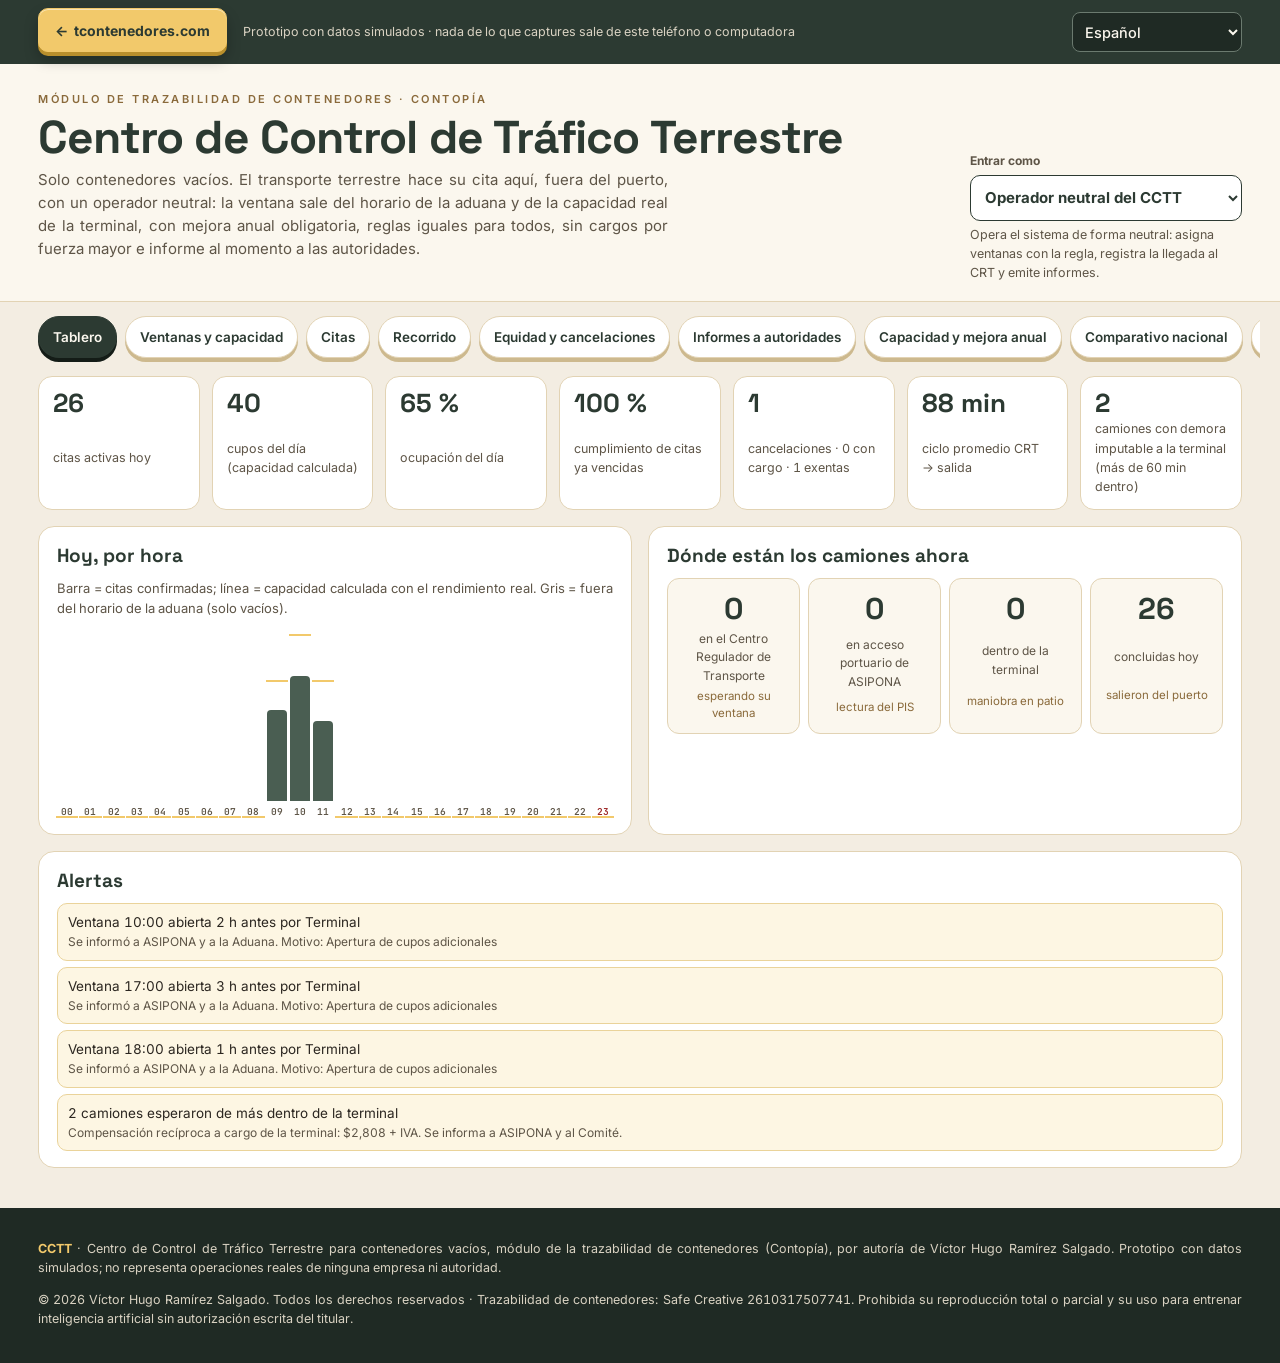
==== cctt/index.html @ 55fec986 "CCTT v4: diagnóstico de productividad por buque (CGPMM), escala promedio, grúas y patios de vacíos d" ====
<!doctype html>
<html lang="es">
<head>
<meta charset="utf-8">
<meta name="viewport" content="width=device-width,initial-scale=1">
<title>CCTT · Centro de Control de Tráfico Terrestre · Trazabilidad de contenedores</title>
<meta name="description" content="Prototipo del Centro de Control de Tráfico Terrestre (CCTT) para contenedores vacíos en el Puerto de Ensenada: citas por ventana con capacidad real y horario de aduana, mejora anual obligatoria, comparativo nacional, cancelaciones sin cargo por fuerza mayor e informes a autoridades. Obra de Víctor Hugo Ramírez Salgado.">
<meta name="author" content="Víctor Hugo Ramírez Salgado">
<meta name="robots" content="noindex, nofollow">
<meta name="theme-color" content="#2C3A32">
<link rel="preconnect" href="https://fonts.googleapis.com"><link rel="preconnect" href="https://fonts.gstatic.com" crossorigin>
<link href="https://fonts.googleapis.com/css2?family=Inter:wght@400;500;600;700&family=Space+Grotesk:wght@500;700&family=JetBrains+Mono:wght@500;700&display=swap" rel="stylesheet">
<link rel="stylesheet" href="cctt.css?v=4">
</head>
<body>
<div class="regreso"><div class="cont">
<a class="b3d mostaza" id="regresar" href="../">&larr; <span id="regresar-txt">tcontenedores.com</span></a>
<small>Prototipo con datos simulados · nada de lo que captures sale de este teléfono o computadora</small>
<label class="idioma"><span class="oculto">Idioma</span><select id="idioma" aria-label="Idioma"><option value="">Español</option>
<optgroup label="ONU"><option value="en">English</option><option value="fr">Français</option><option value="ar">العربية</option><option value="zh-CN">中文</option><option value="ru">Русский</option></optgroup>
<optgroup label="Europa"><option value="pt">Português</option><option value="de">Deutsch</option><option value="it">Italiano</option><option value="nl">Nederlands</option><option value="pl">Polski</option><option value="uk">Українська</option><option value="el">Ελληνικά</option><option value="sv">Svenska</option><option value="ro">Română</option><option value="ca">Català</option><option value="eu">Euskara</option><option value="gl">Galego</option></optgroup>
<optgroup label="Asia"><option value="ja">日本語</option><option value="ko">한국어</option><option value="hi">हिन्दी</option><option value="vi">Tiếng Việt</option><option value="th">ไทย</option><option value="id">Bahasa Indonesia</option><option value="tr">Türkçe</option><option value="he">עברית</option><option value="fa">فارسی</option></optgroup>
<optgroup label="Regionales"><option value="yua">Maya yucateco</option><option value="nhe">Náhuatl</option></optgroup></select></label>
</div></div>

<header class="cab"><div class="cont">
<div class="tit">
<span class="et">MÓDULO DE TRAZABILIDAD DE CONTENEDORES · CONTOPÍA</span>
<h1 data-morse="CCTT" title="Toca para oír en Morse">Centro de Control de Tráfico Terrestre</h1>
<p class="lema">Solo contenedores vacíos. El transporte terrestre hace su cita aquí, fuera del puerto, con un operador neutral: la ventana sale del horario de la aduana y de la capacidad real de la terminal, con mejora anual obligatoria, reglas iguales para todos, sin cargos por fuerza mayor e informe al momento a las autoridades.</p>
<p class="morse-linea" id="morse" aria-live="polite"></p>
</div>
<div class="rol">
<label for="rol">Entrar como</label>
<select id="rol">
<option value="operador">Operador neutral del CCTT</option>
<option value="asipona">ASIPONA Ensenada (SEMAR)</option>
<option value="aduana">Aduana de Ensenada (ANAM)</option>
<option value="terminal">Terminal de contenedores</option>
<option value="transportista">Transportista (SPF)</option>
<option value="naviera">Línea naviera</option>
</select>
<small id="rol-desc"></small>
</div>
</div></header>

<nav class="pestanas cont" role="tablist" aria-label="Secciones">
<button class="pest" role="tab" data-p="tablero" aria-selected="true">Tablero</button>
<button class="pest" role="tab" data-p="ventanas" aria-selected="false">Ventanas y capacidad</button>
<button class="pest" role="tab" data-p="citas" aria-selected="false">Citas</button>
<button class="pest" role="tab" data-p="recorrido" aria-selected="false">Recorrido</button>
<button class="pest" role="tab" data-p="equidad" aria-selected="false">Equidad y cancelaciones</button>
<button class="pest" role="tab" data-p="informes" aria-selected="false">Informes a autoridades</button>
<button class="pest" role="tab" data-p="mejora" aria-selected="false">Capacidad y mejora anual</button>
<button class="pest" role="tab" data-p="comparativo" aria-selected="false">Comparativo nacional</button>
<button class="pest" role="tab" data-p="interfaces" aria-selected="false">Interfaces</button>
<button class="pest" role="tab" data-p="roles" aria-selected="false">Usuarios y roles</button>
</nav>

<main class="cont">

<section class="panel" id="p-tablero" role="tabpanel">
<div class="kpis" id="kpis"></div>
<div class="fila2">
<div class="caja"><h2>Hoy, por hora</h2><p class="nota">Barra = citas confirmadas; línea = capacidad calculada con el rendimiento real. Gris = fuera del horario de la aduana (solo vacíos).</p><div id="graf-horas" class="graf"></div></div>
<div class="caja"><h2>Dónde están los camiones ahora</h2><div id="flujo" class="flujo"></div></div>
</div>
<div class="caja"><h2>Alertas</h2><ul id="alertas" class="lista"></ul></div>
</section>

<section class="panel" id="p-ventanas" role="tabpanel" hidden>
<div class="caja">
<h2>Reglas de capacidad</h2>
<p class="nota">La capacidad de cada ventana no la decide una sola parte: sale de la fórmula y queda registrada. Todo cambio manual exige motivo y se avisa a ASIPONA y a la Aduana.</p>
<div class="params" id="params"></div>
<p class="formula mono" id="formula"></p>
</div>
<div class="caja"><h2>Ventanas del día</h2><div class="tabla-c"><table id="tabla-ventanas"></table></div></div>
<div class="caja"><h2>Cambios de capacidad registrados</h2><ul id="cambios" class="lista"></ul></div>
</section>

<section class="panel" id="p-citas" role="tabpanel" hidden>
<div class="fila2">
<form class="caja" id="form-cita" novalidate>
<h2>Solicitar cita de vacío</h2>
<label>Transportista (SPF)<select name="transp" id="f-transp"></select></label>
<label>Placa del tractocamión<input name="placa" required maxlength="10" placeholder="Ej. 12AB3C"></label>
<label>Operador (DEO del PIS)<input name="operador" required maxlength="40" placeholder="Nombre del operador"></label>
<label>Contenedor (ISO 6346)<input name="cont" class="mono" required maxlength="11" placeholder="ABCU1234565"></label>
<label>Movimiento<select name="tipo" id="f-tipo"></select></label>
<label>Línea naviera y carta de asignación (obligatoria para retiro)<input name="carta" maxlength="30" placeholder="Ej. Naviera A · CA-2611-0042"></label>
<label>Ventana<select name="ventana" id="f-ventana"></select></label>
<p class="nota" id="f-regla"></p>
<button class="b3d verde" type="submit">Confirmar cita</button>
<p class="msg" id="f-msg" role="status"></p>
</form>
<div class="caja">
<h2>Política de cancelación (igual para todos)</h2>
<ul class="lista" id="politica"></ul>
</div>
</div>
<div class="caja"><h2>Citas del día</h2><div class="filtros"><label>Buscar<input id="buscar" placeholder="Contenedor, placa o transportista"></label><label>Estado<select id="f-estado"><option value="">Todos</option><option>Confirmada</option><option>En CRT</option><option>En acceso ASIPONA</option><option>En terminal</option><option>Concluida</option><option>Cancelada</option><option>No se presentó</option></select></label></div>
<div class="tabla-c"><table id="tabla-citas"></table></div></div>
</section>

<section class="panel" id="p-recorrido" role="tabpanel" hidden>
<div class="caja">
<h2>Recorrido de una cita</h2>
<p class="nota">Cada paso queda con hora y con quien lo registró: Centro Regulador de Transporte → acceso portuario de ASIPONA (lectura del PIS) → puerta de la terminal → salida.</p>
<label class="ancho">Cita<select id="r-cita"></select></label>
<div id="r-linea" class="linea"></div>
<div id="r-acciones" class="acciones"></div>
<div id="r-qr" class="qr"></div>
</div>
</section>

<section class="panel" id="p-equidad" role="tabpanel" hidden>
<div class="kpis" id="kpis-eq"></div>
<div class="fila2">
<div class="caja"><h2>Cupos asignados por tipo de transportista</h2><div id="eq-cupos" class="barras"></div></div>
<div class="caja"><h2>Cancelaciones y cargos por responsable</h2><div class="tabla-c"><table id="eq-cargos"></table></div></div>
</div>
<div class="caja"><h2>Ventanas abiertas con poca anticipación</h2><p class="nota">Una ventana que se abre a última hora favorece a quien ya está listo. El sistema las marca y las informa.</p><ul id="eq-tardias" class="lista"></ul></div>
</section>

<section class="panel" id="p-informes" role="tabpanel" hidden>
<div class="caja">
<h2>Informe diario a autoridades</h2>
<label class="ancho">Para<select id="i-dest"><option value="todas">Todas las autoridades</option><option value="aduana">Aduana de Ensenada (ANAM)</option><option value="asipona">ASIPONA Ensenada (SEMAR)</option><option value="capitania">Capitanía de Puerto</option><option value="comite">Comité de Operación del Puerto</option></select></label>
<div id="informe" class="informe"></div>
<div class="acciones"><button class="b3d verde" id="i-csv">Descargar CSV</button><button class="b3d" id="i-imprimir">Imprimir o guardar PDF</button></div>
</div>
<div class="caja">
<h2>Bitácora con huella digital</h2>
<p class="nota">Cada registro lleva la huella SHA-256 del anterior. Si alguien borra o cambia uno, la cadena se rompe y se nota.</p>
<div class="acciones"><button class="b3d" id="b-verificar">Verificar la cadena</button><span id="b-res" class="msg"></span></div>
<div class="tabla-c"><table id="bitacora"></table></div>
</div>
</section>

<section class="panel" id="p-mejora" role="tabpanel" hidden>
<div class="caja"><h2>Mejora anual obligatoria de la capacidad real</h2>
<p class="nota">Las terminales del mundo suben su capacidad cada año. Aquí la meta se mide con datos del CCTT y se valida con ASIPONA: no basta con anunciar capacidad, tiene que verse en la puerta.</p>
<div class="params" id="mejora-meta"></div>
<div class="tabla-c"><table id="mejora-tabla"></table></div>
<p class="nota">Base: capacidad teórica de la puerta con los parámetros de «Ventanas y capacidad» y TEU por grúa de EIT en 2025. Meta ilustrativa: el porcentaje lo fija el Comité de Operación.</p></div>
<div class="caja"><h2>Reglas de la mejora</h2><ul class="lista" id="mejora-reglas"></ul></div>
</section>

<section class="panel" id="p-comparativo" role="tabpanel" hidden>
<div class="caja"><h2>Comparativo con terminales de contenedores de México</h2>
<p class="nota">Datos públicos más recientes que se encontraron. Algunos son de años distintos y se indica cuál. No son auditados: sirven para pedir los datos oficiales.</p>
<div class="tabla-c"><table id="comp-tabla"></table></div></div>
<div class="caja"><h2>Qué dicen los números</h2><ul class="lista" id="comp-lectura"></ul></div>
<div class="caja"><h2>Productividad por buque (CGPMM, enero–marzo de 2025)</h2>
<p class="nota">Rendimientos oficiales en cajas por hora. Fuente: Coordinación General de Puertos y Marina Mercante.</p>
<div class="tabla-c"><table id="prod-rend"></table></div>
<h2>Una escala promedio en horas</h2>
<p class="nota">Supuestos del autor por confirmar: 230 escalas al año, 1.6 TEU por caja y sin reacomodos.</p>
<div class="tabla-c"><table id="prod-escala"></table></div></div>
<div class="caja"><h2>Dónde está la ineficiencia</h2><ul class="lista" id="prod-lectura"></ul></div>
<div class="caja"><h2>Patios de vacíos de El Sauzal</h2><p class="nota">Distancia en línea recta; el CCTT mediría el tiempo real de cada patio a la puerta.</p><div class="tabla-c"><table id="patios"></table></div></div>
<div class="caja"><h2>Datos que faltan y hay que pedir</h2><ul class="lista" id="comp-pend"></ul></div>
<div class="caja fuentes"><h2>Fuentes</h2><ol>
<li>ASIPONA Ensenada. (2025). <i>Informe estadístico mensual: noviembre 2025</i>. https://puertoensenada.com.mx/upl/sec/Acumulado%20de%20cargas%202025/Acumulado_Noviembre.pdf</li>
<li>ASIPONA Ensenada. (2026). <i>Programa institucional 2025–2030: avance y resultados 2025–2026</i>. https://es.puertoensenada.com.mx/upl/sec/807141843bd04d6c8339501d3e2b6ffc7468bc56.pdf</li>
<li>Zeta Tijuana. (2025, mayo). Hutchison Ports recibe simultáneamente dos buques de gran calado en Ensenada. https://zetatijuana.com/2025/05/hutchison-ports-recibe-simultaneamente-dos-buques-de-gran-calado-en-ensenada/</li>
<li>Forbes México. (2023). Ampliación de Hutchison Ports EIT en Ensenada. https://forbes.com.mx/?p=1104193</li>
<li>Central Municipal. (2024, 31 de octubre). Hutchison Ports presenta la expansión de su TUM en Ensenada. https://centralmunicipal.mx/?p=104756</li>
<li>Clúster Industrial. (2026, 5 de enero). Hutchison Ports LCT cierra 2025 con 1.5 millones de TEUs. https://clusterindustrial.com.mx/hutchison-ports-lct-cierra-2025-con-1-5-millones-de-teus-en-lazaro-cardenas/</li>
<li>Eje Central. (2025). Hutchison Ports LCT rompe récord histórico en 2024. https://www.ejecentral.com.mx/nuestro-eje/hutchison-ports-lct-rompe-record-historico-en-2024-y-celebra-18-anos-de-operaciones-en-lazaro-cardenas</li>
<li>SDP Noticias. (2025). Hutchison Ports LCT destina 600 mdp. https://www.sdpnoticias.com/estados/hutchison-ports-lct-destina-600-mdp-para-mejorar-capacidad-operativa-y-logistica-en-lazaro-cardenas/</li>
<li>DPL News. (2025). Contecon Manzanillo crece con un enfoque en innovación y sostenibilidad. https://dplnews.com/?p=284657</li>
<li>MundoMarítimo. (2024). Contecon Manzanillo recibe dos grúas STS y cinco RTG. https://www.mundomaritimo.cl/noticias/contecon-manzanillo-mexico-recibe-dos-gruas-sts-y-cinco-rtgs</li>
<li>The Logistics World. (2026). Megabuques en Manzanillo. https://thelogisticsworld.com/transporte/megabuques-en-manzanillo-que-cambia-en-la-logistica-del-pacifico-mexicano/</li>
<li>Coordinación General de Puertos y Marina Mercante. (2025). <i>Rendimientos por tipo de carga, enero–marzo 2025</i>. https://www.gob.mx/cms/uploads/attachment/file/1000642/1T_2025__1_.pdf</li>
<li>Coordinación General de Puertos y Marina Mercante. (2025). <i>Rendimientos por tipo de carga, enero–diciembre 2024</i>. https://www.gob.mx/cms/uploads/attachment/file/1015179/4T_2024_.pdf</li>
<li>Coordinación General de Puertos y Marina Mercante. (2021). <i>Rendimientos por tipo de carga, enero–junio 2021</i>. https://www.gob.mx/cms/uploads/attachment/file/660622/2T-2021.pdf</li>
<li>Zeta Tijuana. (2019, febrero). Empresa multinacional aumentará infraestructura en muelle de Ensenada. https://zetatijuana.com/2019/02/empresa-multinacional-aumentara-infraestructura-en-muelle-de-ensenada/</li>
<li>La Razón. (2024). Adquiere Hutchison Ports 3 grúas eléctricas para eficientar el Puerto de Ensenada. https://www.razon.com.mx/negocios/adquiere-hutchison-ports-3-gruas-electricas-eficientar-puerto-ensenada-580170</li>
<li>México Industry. (2026). Puerto de Manzanillo, plataforma estratégica. https://mexicoindustry.com/noticia/puerto-de-manzanillo-plataforma-estrategica-del-comercio-internacional-mexicano</li>
</ol></div>
</section>

<section class="panel" id="p-interfaces" role="tabpanel" hidden>
<div class="caja"><h2>Interfaces del CCTT con autoridades y usuarios</h2>
<p class="nota">El CCTT es un sistema privado, afuera del puerto, que se conecta con cada parte. Ninguna conexión está activa: todas dependen de convenio.</p>
<div class="tabla-c"><table id="interf"></table></div></div>
</section>

<section class="panel" id="p-roles" role="tabpanel" hidden>
<div class="caja"><h2>Quién ve y quién hace qué</h2><div class="tabla-c"><table id="matriz"></table></div>
<p class="nota">En operación real cada usuario entra con su cuenta, y ASIPONA da de alta a los usuarios que disponga. Este prototipo no tiene servidor: sirve para mostrar el funcionamiento.</p></div>
</section>

</main>

<footer class="pie"><div class="cont">
<p><b>CCTT</b> · Centro de Control de Tráfico Terrestre para contenedores vacíos, módulo de la trazabilidad de contenedores (Contopía), por autoría de Víctor Hugo Ramírez Salgado. Prototipo con datos simulados; no representa operaciones reales de ninguna empresa ni autoridad.</p>
<p>© 2026 Víctor Hugo Ramírez Salgado. Todos los derechos reservados · Trazabilidad de contenedores: Safe Creative 2610317507741. Prohibida su reproducción total o parcial y su uso para entrenar inteligencia artificial sin autorización escrita del titular.</p>
</div></footer>
<script src="cubo-rt.js"></script>
<script src="cctt.js?v=4"></script>
<script src="../sitio.js"></script>
</body>
</html>
---- cctt/cctt.css ----
/* © 2026 Víctor Hugo Ramírez Salgado — CCTT · Centro de Control de Tráfico Terrestre (familia Gran Intertopía) */
:root{--verde:#2C3A32;--verde2:#4A5E52;--osc:#1F2A24;--crema:#FBF7EE;--beige:#F3EDE2;--arena:#EADBB8;--linea:#E2D3B4;--oro:#C9A55A;--mostaza:#F2C96B;--cafe:#8A6A3B;--tinta:#2B2620;--mut:#5E5547;--rojo:#9B2423;--ok:#2F7A4F;--aviso:#B07A00}
*{box-sizing:border-box}
html{-webkit-text-size-adjust:100%}
body{margin:0;background:var(--beige);color:var(--tinta);font:400 15px/1.55 Inter,system-ui,sans-serif;font-variant-numeric:tabular-nums}
.cont{max-width:1240px;margin:0 auto;padding-left:18px;padding-right:18px}
.mono{font-family:"JetBrains Mono",monospace}
.oculto{position:absolute;width:1px;height:1px;overflow:hidden;clip:rect(0 0 0 0)}
:focus-visible{outline:3px solid var(--mostaza);outline-offset:2px}
p{text-align:justify}
.regreso{background:var(--verde);color:var(--crema)}
.regreso .cont{display:flex;flex-wrap:wrap;align-items:center;gap:8px 16px;padding-top:8px;padding-bottom:8px}
.regreso small{flex:1 1 260px;color:#D9D2C2;font-size:12.5px}
.idioma select{min-height:40px;border-radius:8px;border:1px solid #6B7A6F;background:var(--osc);color:var(--crema);padding:0 8px;max-width:170px}
/* Botones en relieve (3D) */
.b3d{display:inline-flex;align-items:center;justify-content:center;gap:6px;min-height:44px;padding:0 16px;border-radius:10px;border:1px solid var(--linea);background:#fff;color:var(--verde);font:700 14px Inter,sans-serif;text-decoration:none;cursor:pointer;box-shadow:inset 0 1px 0 #fff,0 4px 0 #CDB98E,0 8px 14px rgba(43,38,32,.14);margin-bottom:4px;transition:transform .12s,box-shadow .12s}
.b3d.verde{background:var(--verde);border-color:var(--verde);color:var(--crema);box-shadow:inset 0 1px 0 rgba(255,255,255,.18),0 4px 0 #141C17,0 8px 14px rgba(0,0,0,.22)}
.b3d.mostaza{background:var(--mostaza);border-color:var(--mostaza);color:var(--verde);box-shadow:inset 0 1px 0 rgba(255,255,255,.5),0 4px 0 #B98F2C,0 8px 14px rgba(0,0,0,.25)}
.b3d.rojo{background:#fff;color:var(--rojo);border-color:#E3B9B8;box-shadow:inset 0 1px 0 #fff,0 4px 0 #D59A99,0 8px 14px rgba(43,38,32,.12)}
.b3d:hover{transform:translateY(-2px)}
.b3d:active{transform:translateY(3px);box-shadow:0 1px 0 #8A7A5A,0 2px 6px rgba(0,0,0,.15)}
.b3d[disabled]{opacity:.45;pointer-events:none}
.b3d.chico{min-height:36px;padding:0 10px;font-size:12.5px}
.cab{background:var(--crema);border-bottom:1px solid var(--linea)}
.cab .cont{display:grid;grid-template-columns:minmax(0,1fr) auto;gap:18px;align-items:end;padding-top:22px;padding-bottom:18px}
@media (max-width:760px){.cab .cont{grid-template-columns:1fr}}
.et{font:600 11px Inter,sans-serif;letter-spacing:2.5px;color:var(--cafe)}
h1{margin:4px 0 6px;font:700 clamp(28px,4.4vw,46px)/1.05 "Space Grotesk",sans-serif;color:var(--verde);letter-spacing:-.8px;cursor:pointer}
.lema{margin:0;color:var(--mut);max-width:70ch}
.morse-linea{margin:4px 0 0;color:var(--cafe);font:600 13px "JetBrains Mono",monospace;min-height:1.4em}
.rol{display:grid;gap:4px;min-width:260px}
.rol label{font-size:12px;font-weight:700;color:var(--mut)}
.rol select{min-height:46px;border-radius:10px;border:1.5px solid var(--verde);background:#fff;color:var(--verde);font:700 15px Inter,sans-serif;padding:0 10px}
.rol small{color:var(--mut);font-size:12.5px;max-width:34ch}
.pestanas{display:flex;gap:8px;overflow-x:auto;padding-top:14px;padding-bottom:8px}
.pest{flex:none;min-height:42px;padding:0 14px;border-radius:999px;border:1px solid var(--linea);background:#fff;color:var(--verde);font:600 13.5px Inter,sans-serif;cursor:pointer;box-shadow:inset 0 1px 0 #fff,0 4px 0 #CDB98E;margin-bottom:4px}
.pest[aria-selected="true"]{background:var(--verde);color:var(--crema);border-color:var(--verde);box-shadow:0 4px 0 #141C17}
main{padding-bottom:40px}
.panel{display:grid;gap:16px;padding-top:6px}
.panel[hidden]{display:none}
.caja{background:#fff;border:1px solid var(--linea);border-radius:16px;padding:16px 18px;display:grid;gap:10px;align-content:start;min-width:0}
.caja h2{margin:0;font:700 19px "Space Grotesk",sans-serif;color:var(--verde)}
.nota{margin:0;color:var(--mut);font-size:13px}
.fila2{display:grid;grid-template-columns:repeat(auto-fit,minmax(min(420px,100%),1fr));gap:16px}
.kpis{display:grid;grid-template-columns:repeat(auto-fit,minmax(160px,1fr));gap:12px}
.kpi{background:#fff;border:1px solid var(--linea);border-radius:14px;padding:12px 14px;display:grid;gap:2px}
.kpi b{font:700 26px/1.1 "Space Grotesk",sans-serif;color:var(--verde)}
.kpi span{font-size:12.5px;color:var(--mut)}
.kpi.alerta b{color:var(--rojo)}
.graf{display:grid;grid-template-columns:repeat(24,minmax(0,1fr));gap:3px;align-items:end;height:190px;padding-top:8px;position:relative}
.hora{position:relative;height:100%;display:flex;flex-direction:column;justify-content:flex-end;align-items:center}
.hora .bar{width:100%;background:var(--verde2);border-radius:4px 4px 0 0}
.hora.fuera .bar{background:#B9B2A3}
.hora .cap{position:absolute;left:-1px;right:-1px;border-top:2px solid var(--mostaza)}
.hora .lbl{font:600 9.5px "JetBrains Mono",monospace;color:var(--mut);margin-top:4px}
.hora.ahora .lbl{color:var(--rojo)}
.flujo{display:grid;grid-template-columns:repeat(4,minmax(0,1fr));gap:8px;align-items:stretch}
@media (max-width:560px){.flujo{grid-template-columns:repeat(2,minmax(0,1fr))}}
.etapa{border:1px solid var(--linea);border-radius:12px;padding:10px;background:var(--crema);display:grid;gap:2px;text-align:center}
.etapa b{font:700 30px "Space Grotesk",sans-serif;color:var(--verde)}
.etapa span{font-size:12px;color:var(--mut)}
.etapa i{font-style:normal;font-size:11.5px;color:var(--cafe)}
.lista{list-style:none;margin:0;padding:0;display:grid;gap:6px}
.lista li{padding:8px 10px;border-radius:10px;background:var(--crema);border:1px solid var(--linea);font-size:13.5px}
.lista li.rojo{border-color:#E3B9B8;background:#FBF0EF}
.lista li.aviso{border-color:#EAD39A;background:#FDF6E3}
.lista li small{display:block;color:var(--mut);font-size:12px}
.params{display:grid;grid-template-columns:repeat(auto-fit,minmax(200px,1fr));gap:10px}
label{display:grid;gap:4px;font-size:12.5px;font-weight:600;color:var(--mut)}
input,select{min-height:42px;border-radius:9px;border:1px solid var(--linea);background:#fff;color:var(--tinta);font:500 14.5px Inter,sans-serif;padding:0 10px;width:100%}
input.mono{font-family:"JetBrains Mono",monospace;text-transform:uppercase;letter-spacing:.05em}
input:disabled,select:disabled{background:var(--beige);color:var(--mut)}
.formula{margin:0;padding:10px 12px;border-radius:10px;background:var(--osc);color:var(--arena);font-size:12.5px;overflow-x:auto}
.tabla-c{overflow-x:auto;border:1px solid var(--linea);border-radius:12px}
table{border-collapse:collapse;width:100%;min-width:640px;font-size:13px}
th{position:sticky;top:0;background:var(--beige);color:var(--verde);text-align:left;padding:8px;font-size:12px;white-space:nowrap}
td{padding:7px 8px;border-top:1px solid var(--linea);vertical-align:middle}
td.n{text-align:right;font-family:"JetBrains Mono",monospace}
tr.fuera td{color:var(--mut);background:#FAF8F3}
.chip{display:inline-flex;align-items:center;padding:2px 8px;border-radius:999px;font-size:11.5px;font-weight:700;background:var(--beige);color:var(--verde);white-space:nowrap}
.chip.ok{background:#E3F1E8;color:var(--ok)}.chip.rojo{background:#F6E0DF;color:var(--rojo)}.chip.aviso{background:#FBEFCF;color:#7A5300}.chip.gris{background:#ECE8E0;color:var(--mut)}
.filtros{display:flex;flex-wrap:wrap;gap:10px}.filtros label{flex:1 1 200px}
form.caja{gap:10px}
.msg{margin:0;font-size:13.5px;font-weight:600;min-height:1.2em}
.msg.ok{color:var(--ok)}.msg.rojo{color:var(--rojo)}
.ancho{max-width:520px}
.linea{display:grid;gap:0;margin-top:6px}
.paso{display:grid;grid-template-columns:28px 1fr;gap:10px;align-items:start}
.paso .p{width:22px;height:22px;border-radius:50%;border:2px solid var(--linea);background:#fff;margin-top:2px;position:relative}
.paso.hecho .p{background:var(--verde);border-color:var(--verde)}
.paso.actual .p{background:var(--mostaza);border-color:var(--oro)}
.paso:not(:last-child) .p::after{content:"";position:absolute;left:8px;top:22px;width:2px;height:34px;background:var(--linea)}
.paso b{display:block;color:var(--verde);font-size:14px}.paso small{color:var(--mut);font-size:12.5px}
.paso{min-height:56px}
.acciones{display:flex;flex-wrap:wrap;gap:8px;align-items:center}
.qr{font:600 12px "JetBrains Mono",monospace;color:var(--mut);white-space:pre-wrap;background:var(--crema);border:1px dashed var(--oro);border-radius:10px;padding:10px;display:none}
.qr.ver{display:block}
.barras{display:grid;gap:10px}
.barra-f{display:grid;grid-template-columns:150px 1fr 70px;gap:8px;align-items:center;font-size:13px}
.barra-f .t{height:18px;border-radius:6px;background:var(--beige);overflow:hidden}
.barra-f .t i{display:block;height:100%;background:var(--verde2)}
.barra-f .t i.terminal{background:var(--oro)}
.informe{background:var(--crema);border:1px solid var(--linea);border-radius:12px;padding:14px;display:grid;gap:8px;font-size:14px}
.informe h3{margin:0;font:700 16px "Space Grotesk",sans-serif;color:var(--verde)}
.informe table{min-width:0}
.pie{background:var(--osc);color:#D9D2C2;font-size:12.5px}
.pie .cont{padding-top:18px;padding-bottom:22px}
.pie b{color:var(--mostaza)}
@media print{.regreso,.cab .rol,.pestanas,.acciones,.pie,.panel:not(#p-informes){display:none!important}#p-informes{display:grid!important}.caja{border:0}}
/* v3 · vacíos, causas, comparativo */
.causa{display:block;font-size:12px;color:#6b6b5f;margin-top:2px;font-weight:400}
tr.resalta td{background:#FFF7DD}
tr.prom td{font-weight:700;border-top:2px solid #2C3A32}
.fuentes ol{padding-left:20px;font-size:13px;line-height:1.5;word-break:break-word}
.fuentes li{margin-bottom:6px}
#prod-escala,#prod-rend,#patios{min-width:0}
#prod-escala td,#prod-escala th{padding:7px 6px}
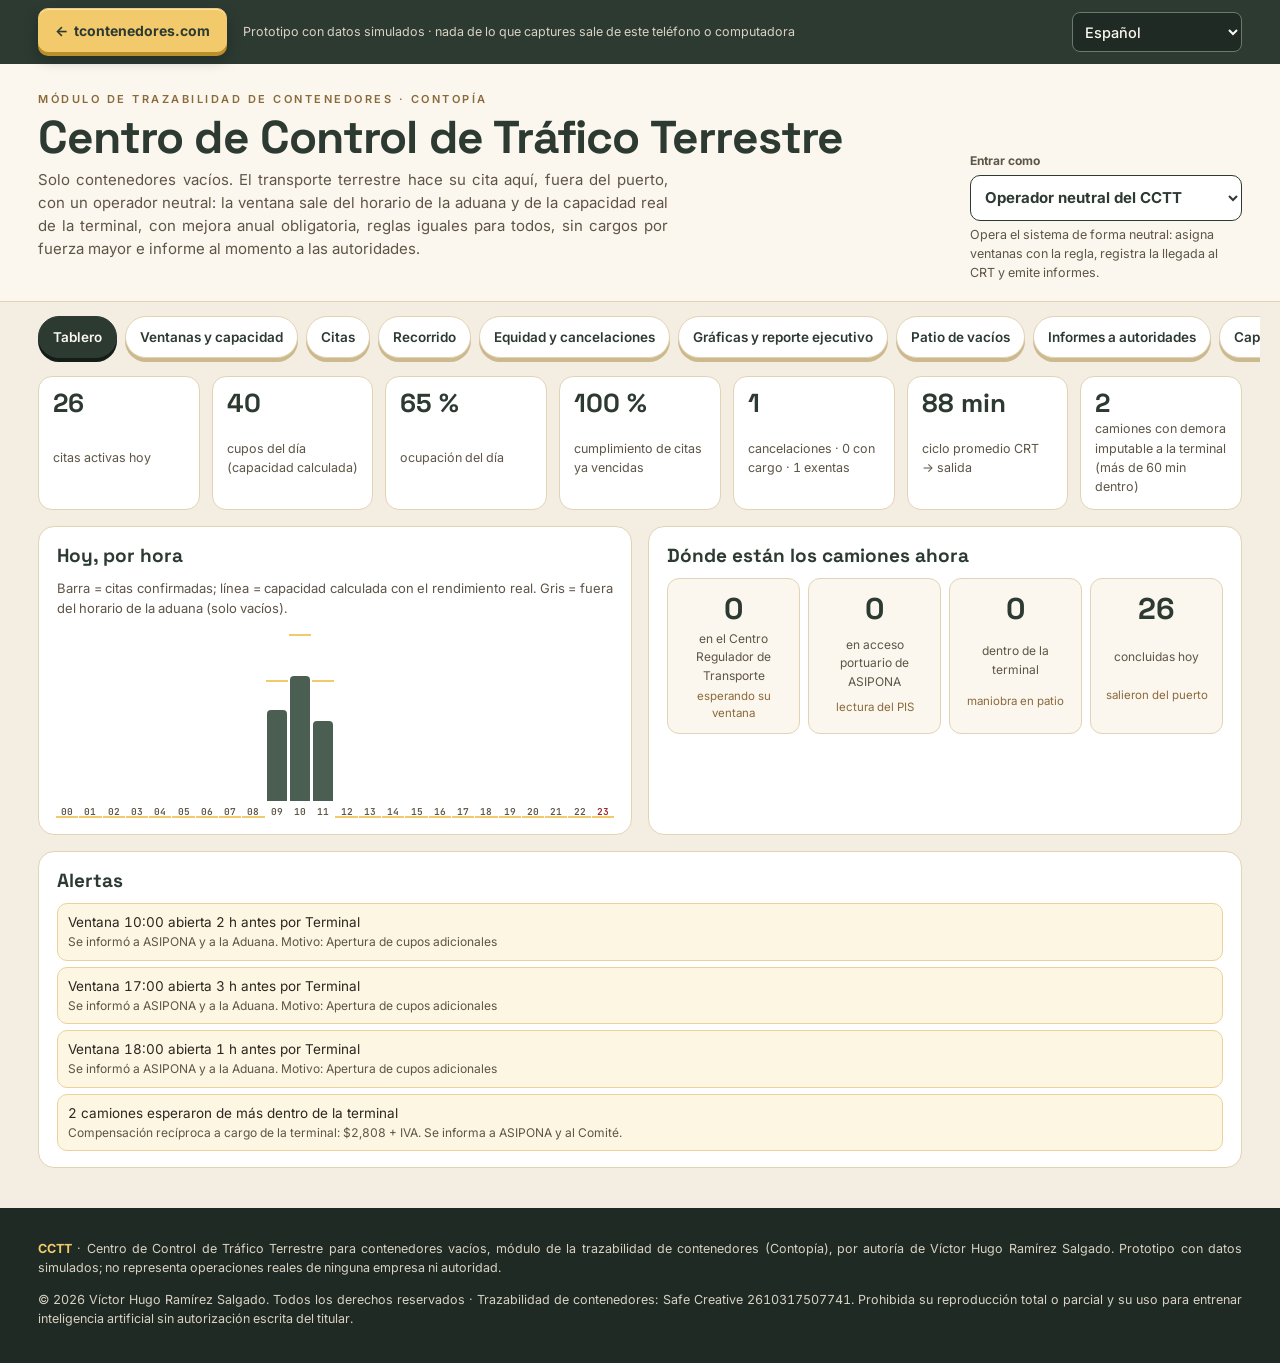
==== commit 32e1ea24: "CCTT v5: gráficas y reporte ejecutivo de accesos (puerto, aduana, terminal) y patio de vacíos Asiste" ====
--- a/cctt/index.html
+++ b/cctt/index.html
@@ -10,7 +10,7 @@
 <meta name="theme-color" content="#2C3A32">
 <link rel="preconnect" href="https://fonts.googleapis.com"><link rel="preconnect" href="https://fonts.gstatic.com" crossorigin>
 <link href="https://fonts.googleapis.com/css2?family=Inter:wght@400;500;600;700&family=Space+Grotesk:wght@500;700&family=JetBrains+Mono:wght@500;700&display=swap" rel="stylesheet">
-<link rel="stylesheet" href="cctt.css?v=4">
+<link rel="stylesheet" href="cctt.css?v=5">
 </head>
 <body>
 <div class="regreso"><div class="cont">
@@ -50,6 +50,8 @@
 <button class="pest" role="tab" data-p="citas" aria-selected="false">Citas</button>
 <button class="pest" role="tab" data-p="recorrido" aria-selected="false">Recorrido</button>
 <button class="pest" role="tab" data-p="equidad" aria-selected="false">Equidad y cancelaciones</button>
+<button class="pest" role="tab" data-p="graficas" aria-selected="false">Gráficas y reporte ejecutivo</button>
+<button class="pest" role="tab" data-p="patio" aria-selected="false">Patio de vacíos</button>
 <button class="pest" role="tab" data-p="informes" aria-selected="false">Informes a autoridades</button>
 <button class="pest" role="tab" data-p="mejora" aria-selected="false">Capacidad y mejora anual</button>
 <button class="pest" role="tab" data-p="comparativo" aria-selected="false">Comparativo nacional</button>
@@ -121,6 +123,49 @@
 <div class="caja"><h2>Cancelaciones y cargos por responsable</h2><div class="tabla-c"><table id="eq-cargos"></table></div></div>
 </div>
 <div class="caja"><h2>Ventanas abiertas con poca anticipación</h2><p class="nota">Una ventana que se abre a última hora favorece a quien ya está listo. El sistema las marca y las informa.</p><ul id="eq-tardias" class="lista"></ul></div>
+</section>
+
+<section class="panel" id="p-graficas" role="tabpanel" hidden>
+<div class="caja"><h2>Reporte ejecutivo de accesos</h2>
+<div class="filtros g-filtros">
+<label>Periodo<select id="g-periodo"><option value="dia">Día</option><option value="semana">Semana</option><option value="mes">Mes</option><option value="anio" selected>Año</option></select></label>
+<label>Fecha<input type="date" id="g-fecha"></label>
+<label>Acceso<select id="g-acceso"><option value="puerto">Puerto (ASIPONA)</option><option value="aduana">Aduana</option><option value="terminal" selected>Terminal</option></select></label>
+<label>Sentido<select id="g-sentido"><option value="ambos">Entradas y salidas</option><option value="entrada">Entradas</option><option value="salida">Salidas</option></select></label>
+<label>Unidad<select id="g-uni"><option value="cont">Contenedores (camiones)</option><option value="teu" selected>TEU</option><option value="feu">FEU (40')</option><option value="v20">Contenedores de 20'</option></select></label>
+</div>
+<p class="nota" id="g-resumen"></p>
+<div class="acciones"><button class="b3d verde" id="g-imprimir">Imprimir reporte ejecutivo</button><button class="b3d" id="g-csv">Descargar CSV</button></div>
+</div>
+<div class="kpis" id="g-kpis"></div>
+<div class="caja"><h2>Hoja de reporte ejecutivo</h2><div class="tabla-c"><table id="g-tabla"></table></div></div>
+<div class="caja"><h2>Movimiento en el periodo</h2><div id="g-serie" class="g-graf"></div></div>
+<div class="caja"><h2>Perfil por hora · promedio por día hábil y por tipo de movimiento</h2><div id="g-horas" class="g-graf"></div></div>
+<div class="caja"><h2>Día de la semana × hora · promedio</h2><p class="nota">Más oscuro = más movimiento. Sirve para ver las horas valle y las horas pico de cada día.</p><div id="g-calor" class="g-graf"></div></div>
+<div class="fila2">
+<div class="caja"><h2>Tiempo promedio por recinto</h2><p class="nota">Barra = promedio; marca = percentil 90 (9 de cada 10 camiones tardan menos).</p><div id="g-tiempos"></div></div>
+<div class="caja"><h2>Con buque y sin buque operando</h2><div id="g-buque"></div></div>
+</div>
+<div class="caja"><h2>Retorno de vacíos: efecto de la importación</h2>
+<h3>Días entre la salida del lleno de importación y el retorno del vacío</h3><div id="g-ret-dias" class="g-graf"></div>
+<h3>Por día de la semana: sale el lleno, regresa el vacío</h3><div id="g-ret-sem" class="g-graf"></div>
+<h3>Retornos del viernes por hora</h3><div id="g-ret-vie" class="g-graf"></div></div>
+<div class="caja"><h2>Líneas de oportunidad: tiempos muertos y su motivo</h2><ul class="lista" id="g-oport"></ul></div>
+<div class="caja"><h2>Supuestos de la simulación</h2><p class="nota" id="g-supuestos"></p></div>
+</section>
+
+<section class="panel" id="p-patio" role="tabpanel" hidden>
+<div class="caja"><h2>Acomodo de vacíos en la terminal</h2>
+<p class="nota">Vista desde arriba de un bloque: cada cuadro es una pila, el número es cuántos contenedores tiene y el color es la línea del contenedor de arriba. Borde rojo = pila con líneas o tamaños mezclados, donde hay que mover cajas para sacar la que pide el buque.</p>
+<label class="g-filtros">Bloque <select id="pt-bloque"></select></label>
+<div class="g-ley" id="pt-ley"></div>
+<div class="fila2">
+<div><h3>Como llegan los camiones</h3><div id="pt-actual" class="g-graf"></div></div>
+<div><h3>Segregado por línea y tamaño</h3><div id="pt-propuesto" class="g-graf"></div></div>
+</div></div>
+<div class="caja"><h2>Vueltas y tiempos muertos al cargar vacíos al buque</h2><div class="tabla-c"><table id="pt-tabla"></table></div>
+<p class="nota">Simulación: 6 bloques de 10 bahías × 6 filas × 5 niveles al 78 %, 6 líneas, 2 equipos de patio de 2.4 min por movimiento, 6 tractores a 15 km/h y 2 grúas de 24 cajas/h. Con datos reales se usa la posición de cada contenedor que entrega el sistema de la terminal.</p></div>
+<div class="caja"><h2>Lectura</h2><ul class="lista" id="pt-lectura"></ul></div>
 </section>
 
 <section class="panel" id="p-informes" role="tabpanel" hidden>
@@ -201,6 +246,7 @@
 </div></footer>
 <script src="cubo-rt.js"></script>
 <script src="cctt.js?v=4"></script>
+<script src="estadistica.js?v=1"></script>
 <script src="../sitio.js"></script>
 </body>
 </html>
--- a/cctt/cctt.css
+++ b/cctt/cctt.css
@@ -115,3 +115,26 @@
 .fuentes li{margin-bottom:6px}
 #prod-escala,#prod-rend,#patios{min-width:0}
 #prod-escala td,#prod-escala th{padding:7px 6px}
+
+/* Gráficas, reporte ejecutivo y patio de vacíos */
+.g-svg{width:100%;height:auto;display:block}
+.g-t{font:11px Inter,sans-serif}
+.g-svg text:not([fill]){fill:#5E5547}
+.g-ley{display:flex;flex-wrap:wrap;gap:6px 14px;font-size:12px;color:var(--mut);margin-top:4px}
+.g-ley i{display:inline-block;width:12px;height:12px;border-radius:3px;margin-right:5px;vertical-align:-2px}
+.g-ley i.g-lin{height:0;border-top:2px dashed var(--rojo);border-radius:0}
+.g-ley i.g-mez{background:#fff;border:3px solid var(--rojo)}
+.caja h3{margin:8px 0 0;font:700 14.5px "Space Grotesk",sans-serif;color:var(--verde2)}
+.g-filtros{display:flex;flex-wrap:wrap;gap:10px}
+.g-filtros label,label.g-filtros{display:grid;gap:3px;font-size:12.5px;font-weight:600;color:var(--mut)}
+.g-filtros select,.g-filtros input{min-height:42px;border-radius:9px;border:1px solid var(--linea);background:var(--crema);color:var(--tinta);padding:0 8px;font:500 14px Inter,sans-serif}
+.g-hb{display:grid;gap:8px}
+.g-hf{display:grid;grid-template-columns:minmax(110px,170px) 1fr auto;gap:8px;align-items:center;font-size:13px}
+.g-hbar{position:relative;height:16px;background:var(--crema);border:1px solid var(--linea);border-radius:6px}
+.g-hbar i{position:absolute;left:0;top:0;bottom:0;background:var(--verde);border-radius:5px}
+.g-hbar u{position:absolute;top:-4px;bottom:-4px;width:3px;background:var(--oro);text-decoration:none}
+.g-hf b{font-weight:700;white-space:nowrap}.g-hf small{color:var(--mut);font-weight:500}
+#g-tabla td:first-child,#pt-tabla td:first-child{min-width:220px}
+@media(max-width:620px){.g-hf{grid-template-columns:1fr auto}.g-hf .g-hbar{grid-column:1/-1;grid-row:2}}
+@media print{.regreso,.pestanas,.cab .rol,.pie,.acciones,.g-filtros{display:none!important}.panel{break-inside:auto}.caja{break-inside:avoid}}
+.g-graf{min-width:0;overflow-x:auto}
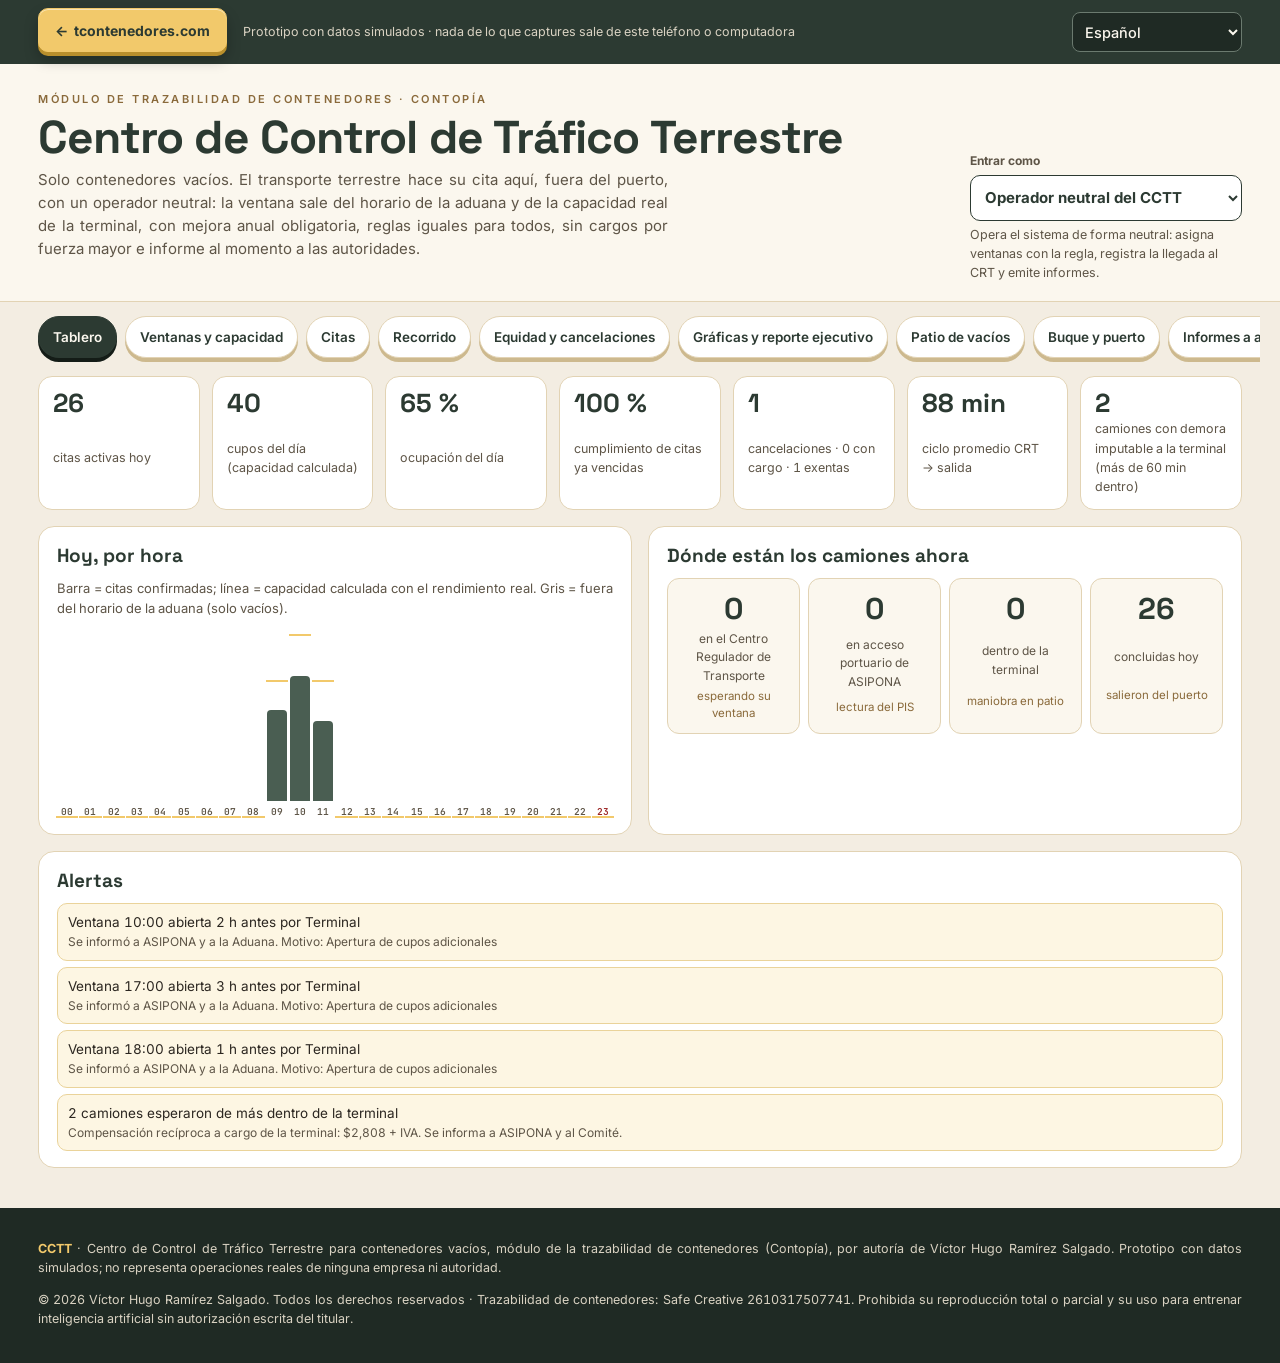
==== commit 4392aca8: "CCTT v5.1: simulación de buque con vacíos de El Sauzal y esquema del Puerto de Ensenada Asistencia-I" ====
--- a/cctt/index.html
+++ b/cctt/index.html
@@ -10,7 +10,7 @@
 <meta name="theme-color" content="#2C3A32">
 <link rel="preconnect" href="https://fonts.googleapis.com"><link rel="preconnect" href="https://fonts.gstatic.com" crossorigin>
 <link href="https://fonts.googleapis.com/css2?family=Inter:wght@400;500;600;700&family=Space+Grotesk:wght@500;700&family=JetBrains+Mono:wght@500;700&display=swap" rel="stylesheet">
-<link rel="stylesheet" href="cctt.css?v=5">
+<link rel="stylesheet" href="cctt.css?v=6">
 </head>
 <body>
 <div class="regreso"><div class="cont">
@@ -52,6 +52,7 @@
 <button class="pest" role="tab" data-p="equidad" aria-selected="false">Equidad y cancelaciones</button>
 <button class="pest" role="tab" data-p="graficas" aria-selected="false">Gráficas y reporte ejecutivo</button>
 <button class="pest" role="tab" data-p="patio" aria-selected="false">Patio de vacíos</button>
+<button class="pest" role="tab" data-p="buque" aria-selected="false">Buque y puerto</button>
 <button class="pest" role="tab" data-p="informes" aria-selected="false">Informes a autoridades</button>
 <button class="pest" role="tab" data-p="mejora" aria-selected="false">Capacidad y mejora anual</button>
 <button class="pest" role="tab" data-p="comparativo" aria-selected="false">Comparativo nacional</button>
@@ -166,6 +167,34 @@
 <div class="caja"><h2>Vueltas y tiempos muertos al cargar vacíos al buque</h2><div class="tabla-c"><table id="pt-tabla"></table></div>
 <p class="nota">Simulación: 6 bloques de 10 bahías × 6 filas × 5 niveles al 78 %, 6 líneas, 2 equipos de patio de 2.4 min por movimiento, 6 tractores a 15 km/h y 2 grúas de 24 cajas/h. Con datos reales se usa la posición de cada contenedor que entrega el sistema de la terminal.</p></div>
 <div class="caja"><h2>Lectura</h2><ul class="lista" id="pt-lectura"></ul></div>
+</section>
+
+<section class="panel" id="p-buque" role="tabpanel" hidden>
+<div class="caja"><h2>Simulación de buque: vacíos de la terminal y de El Sauzal</h2>
+<p class="nota">Caso: el buque llega a las 08:00 y pide 400 vacíos; 150 están en la terminal y 250 vienen de los patios de El Sauzal, a 13.5 km al norte, en camiones full con 2 FEU. La grúa rinde 28 movimientos por hora-gancho con 2.5 ganchos. Cambia cualquier dato y todo se recalcula.</p>
+<div class="kpis" id="b-kpis"></div>
+<div id="b-graf" class="g-graf"></div>
+<div class="tabla-c"><table id="b-tabla"></table></div>
+<ul class="lista" id="b-lectura"></ul>
+<details class="b-det"><summary>Datos de la simulación</summary><div class="params b-params" id="b-params"></div><button class="b3d" id="b-reinicia" type="button">Volver a los datos del caso</button></details>
+</div>
+<div class="caja"><h2>Esquema del Puerto de Ensenada · terminal de contenedores</h2>
+<p class="nota">Orientación según la descripción del autor: el muelle ve al oeste, el buque atraca con la proa al norte, las grúas descargan hacia el este y los contenedores en patio quedan con las puertas al sur. Los cinco bloques del patio son la propuesta de segregación.</p>
+<div class="g-graf pt-caja"><svg viewBox="0 0 1000 700" class="g-svg pt-mapa" role="img" aria-label="Esquema del Puerto de Ensenada: canal, dársena de ciaboga, muelle de contenedores, buque, grúas y patio"><defs><pattern id="ola" width="24" height="12" patternUnits="userSpaceOnUse"><path d="M0 6q6-5 12 0t12 0" fill="none" stroke="#A9C6D8" stroke-width="1"/></pattern></defs><rect width="1000" height="700" fill="#CFE0EA"/><rect width="640" height="700" fill="url(#ola)" opacity=".7"/><text x="40" y="560" class="pt-agua">Bahía de Todos Santos</text><rect x="640" y="0" width="360" height="700" fill="#EADBB8"/><rect x="640" y="150" width="52" height="312" fill="#D8C7A3"/><rect x="20" y="270" width="230" height="120" fill="#B8D3E3" opacity=".9"/><line x1="20" y1="270" x2="250" y2="270" stroke="#2F7A4F" stroke-dasharray="6 5" stroke-width="1.5"/><line x1="20" y1="390" x2="250" y2="390" stroke="#9B2423" stroke-dasharray="6 5" stroke-width="1.5"/><rect x="75" y="262" width="10" height="16" fill="#2F7A4F"/><path d="M74 398l6-14 6 14z" fill="#9B2423"/><rect x="145" y="262" width="10" height="16" fill="#2F7A4F"/><path d="M144 398l6-14 6 14z" fill="#9B2423"/><rect x="215" y="262" width="10" height="16" fill="#2F7A4F"/><path d="M214 398l6-14 6 14z" fill="#9B2423"/><path d="M48 300l-8 60M56 300l-8 60" stroke="#2B2620" stroke-width="2"/><circle cx="22" cy="330" r="9" fill="#fff" stroke="#9B2423" stroke-width="2"/><line x1="22" y1="321" x2="22" y2="339" stroke="#9B2423" stroke-width="3"/><text x="12" y="250" class="pt-b" text-anchor="start">Boya de recalada</text><text x="12" y="234" class="pt-s" text-anchor="start">≈ 2.2 mn (1.6 a 2.5, por confirmar)</text><text x="135" y="335" text-anchor="middle" class="pt-b">Canal de acceso</text><text x="135" y="351" text-anchor="middle" class="pt-s">ancho ≈ 150 m entre boyas</text><circle cx="420" cy="330" r="180" fill="#B8D3E3" stroke="#4A5E52" stroke-width="1.5" stroke-dasharray="8 6"/><line x1="240" y1="330" x2="600" y2="330" stroke="#4A5E52" stroke-width="1" stroke-dasharray="3 4"/><text x="420" y="322" text-anchor="middle" class="pt-b">Dársena de ciaboga · Ø 450 m</text><path d="M420 520a190 190 0 0 1-150-80" fill="none" stroke="#4A5E52" stroke-width="1.5" marker-end="url(#fl)"/><path d="M598 448V188l19-26 19 26v260z" fill="#5E6A5F" stroke="#1F2A24" stroke-width="1.5"/><rect x="602" y="196" width="30" height="9" fill="#9B2423"/><rect x="602" y="208" width="30" height="9" fill="#2C3A32"/><rect x="602" y="220" width="30" height="9" fill="#C9A55A"/><rect x="602" y="232" width="30" height="9" fill="#5B6C8F"/><rect x="602" y="244" width="30" height="9" fill="#8A6A3B"/><rect x="602" y="256" width="30" height="9" fill="#9B2423"/><rect x="602" y="268" width="30" height="9" fill="#2C3A32"/><rect x="602" y="280" width="30" height="9" fill="#C9A55A"/><rect x="602" y="292" width="30" height="9" fill="#5B6C8F"/><rect x="602" y="304" width="30" height="9" fill="#8A6A3B"/><rect x="602" y="316" width="30" height="9" fill="#9B2423"/><rect x="602" y="328" width="30" height="9" fill="#2C3A32"/><rect x="602" y="340" width="30" height="9" fill="#C9A55A"/><rect x="602" y="352" width="30" height="9" fill="#5B6C8F"/><rect x="602" y="364" width="30" height="9" fill="#8A6A3B"/><rect x="602" y="376" width="30" height="9" fill="#9B2423"/><rect x="602" y="388" width="30" height="9" fill="#2C3A32"/><rect x="602" y="400" width="30" height="9" fill="#C9A55A"/><rect x="602" y="412" width="30" height="9" fill="#5B6C8F"/><rect x="602" y="424" width="30" height="9" fill="#8A6A3B"/><rect x="602" y="436" width="30" height="9" fill="#9B2423"/><rect x="600" y="418" width="34" height="24" fill="#FBF7EE" stroke="#1F2A24"/><text x="585" y="205" text-anchor="end" class="pt-b">Buque · 354 m de eslora</text><text x="585" y="221" text-anchor="end" class="pt-s">calado oficial 14.5 m · proa al norte</text><rect x="594" y="215" width="98" height="9" fill="#C9A55A" stroke="#1F2A24"/><rect x="648" y="207" width="6" height="26" fill="#1F2A24"/><rect x="674" y="207" width="6" height="26" fill="#1F2A24"/><rect x="594" y="285" width="98" height="9" fill="#C9A55A" stroke="#1F2A24"/><rect x="648" y="277" width="6" height="26" fill="#1F2A24"/><rect x="674" y="277" width="6" height="26" fill="#1F2A24"/><rect x="594" y="355" width="98" height="9" fill="#C9A55A" stroke="#1F2A24"/><rect x="648" y="347" width="6" height="26" fill="#1F2A24"/><rect x="674" y="347" width="6" height="26" fill="#1F2A24"/><text x="692" y="484" text-anchor="end" class="pt-b">Muelle ≈ 390 m · ve al oeste</text><text x="692" y="500" text-anchor="end" class="pt-s">grúas STS · descargan hacia el este</text><line x1="640" y1="150" x2="640" y2="462" stroke="#1F2A24" stroke-width="4"/><rect x="706" y="70" width="60" height="450" fill="#4A5E52" stroke="#2C3A32" stroke-width="1"/><line x1="711" y1="70" x2="711" y2="520" stroke="#ffffff" stroke-opacity=".55" stroke-width="1"/><line x1="717" y1="70" x2="717" y2="520" stroke="#ffffff" stroke-opacity=".55" stroke-width="1"/><line x1="723" y1="70" x2="723" y2="520" stroke="#ffffff" stroke-opacity=".55" stroke-width="1"/><line x1="729" y1="70" x2="729" y2="520" stroke="#ffffff" stroke-opacity=".55" stroke-width="1"/><line x1="735" y1="70" x2="735" y2="520" stroke="#ffffff" stroke-opacity=".55" stroke-width="1"/><line x1="741" y1="70" x2="741" y2="520" stroke="#ffffff" stroke-opacity=".55" stroke-width="1"/><line x1="747" y1="70" x2="747" y2="520" stroke="#ffffff" stroke-opacity=".55" stroke-width="1"/><line x1="753" y1="70" x2="753" y2="520" stroke="#ffffff" stroke-opacity=".55" stroke-width="1"/><line x1="759" y1="70" x2="759" y2="520" stroke="#ffffff" stroke-opacity=".55" stroke-width="1"/><line x1="765" y1="70" x2="765" y2="520" stroke="#ffffff" stroke-opacity=".55" stroke-width="1"/><line x1="706" y1="80" x2="766" y2="80" stroke="#2C3A32" stroke-opacity=".18" stroke-width=".8"/><line x1="706" y1="90" x2="766" y2="90" stroke="#2C3A32" stroke-opacity=".18" stroke-width=".8"/><line x1="706" y1="100" x2="766" y2="100" stroke="#2C3A32" stroke-opacity=".18" stroke-width=".8"/><line x1="706" y1="110" x2="766" y2="110" stroke="#2C3A32" stroke-opacity=".18" stroke-width=".8"/><line x1="706" y1="120" x2="766" y2="120" stroke="#2C3A32" stroke-opacity=".18" stroke-width=".8"/><line x1="706" y1="130" x2="766" y2="130" stroke="#2C3A32" stroke-opacity=".18" stroke-width=".8"/><line x1="706" y1="140" x2="766" y2="140" stroke="#2C3A32" stroke-opacity=".18" stroke-width=".8"/><line x1="706" y1="150" x2="766" y2="150" stroke="#2C3A32" stroke-opacity=".18" stroke-width=".8"/><line x1="706" y1="160" x2="766" y2="160" stroke="#2C3A32" stroke-opacity=".18" stroke-width=".8"/><line x1="706" y1="170" x2="766" y2="170" stroke="#2C3A32" stroke-opacity=".18" stroke-width=".8"/><line x1="706" y1="180" x2="766" y2="180" stroke="#2C3A32" stroke-opacity=".18" stroke-width=".8"/><line x1="706" y1="190" x2="766" y2="190" stroke="#2C3A32" stroke-opacity=".18" stroke-width=".8"/><line x1="706" y1="200" x2="766" y2="200" stroke="#2C3A32" stroke-opacity=".18" stroke-width=".8"/><line x1="706" y1="210" x2="766" y2="210" stroke="#2C3A32" stroke-opacity=".18" stroke-width=".8"/><line x1="706" y1="220" x2="766" y2="220" stroke="#2C3A32" stroke-opacity=".18" stroke-width=".8"/><line x1="706" y1="230" x2="766" y2="230" stroke="#2C3A32" stroke-opacity=".18" stroke-width=".8"/><line x1="706" y1="240" x2="766" y2="240" stroke="#2C3A32" stroke-opacity=".18" stroke-width=".8"/><line x1="706" y1="250" x2="766" y2="250" stroke="#2C3A32" stroke-opacity=".18" stroke-width=".8"/><line x1="706" y1="260" x2="766" y2="260" stroke="#2C3A32" stroke-opacity=".18" stroke-width=".8"/><line x1="706" y1="270" x2="766" y2="270" stroke="#2C3A32" stroke-opacity=".18" stroke-width=".8"/><line x1="706" y1="280" x2="766" y2="280" stroke="#2C3A32" stroke-opacity=".18" stroke-width=".8"/><line x1="706" y1="290" x2="766" y2="290" stroke="#2C3A32" stroke-opacity=".18" stroke-width=".8"/><line x1="706" y1="300" x2="766" y2="300" stroke="#2C3A32" stroke-opacity=".18" stroke-width=".8"/><line x1="706" y1="310" x2="766" y2="310" stroke="#2C3A32" stroke-opacity=".18" stroke-width=".8"/><line x1="706" y1="320" x2="766" y2="320" stroke="#2C3A32" stroke-opacity=".18" stroke-width=".8"/><line x1="706" y1="330" x2="766" y2="330" stroke="#2C3A32" stroke-opacity=".18" stroke-width=".8"/><line x1="706" y1="340" x2="766" y2="340" stroke="#2C3A32" stroke-opacity=".18" stroke-width=".8"/><line x1="706" y1="350" x2="766" y2="350" stroke="#2C3A32" stroke-opacity=".18" stroke-width=".8"/><line x1="706" y1="360" x2="766" y2="360" stroke="#2C3A32" stroke-opacity=".18" stroke-width=".8"/><line x1="706" y1="370" x2="766" y2="370" stroke="#2C3A32" stroke-opacity=".18" stroke-width=".8"/><line x1="706" y1="380" x2="766" y2="380" stroke="#2C3A32" stroke-opacity=".18" stroke-width=".8"/><line x1="706" y1="390" x2="766" y2="390" stroke="#2C3A32" stroke-opacity=".18" stroke-width=".8"/><line x1="706" y1="400" x2="766" y2="400" stroke="#2C3A32" stroke-opacity=".18" stroke-width=".8"/><line x1="706" y1="410" x2="766" y2="410" stroke="#2C3A32" stroke-opacity=".18" stroke-width=".8"/><line x1="706" y1="420" x2="766" y2="420" stroke="#2C3A32" stroke-opacity=".18" stroke-width=".8"/><line x1="706" y1="430" x2="766" y2="430" stroke="#2C3A32" stroke-opacity=".18" stroke-width=".8"/><line x1="706" y1="440" x2="766" y2="440" stroke="#2C3A32" stroke-opacity=".18" stroke-width=".8"/><line x1="706" y1="450" x2="766" y2="450" stroke="#2C3A32" stroke-opacity=".18" stroke-width=".8"/><line x1="706" y1="460" x2="766" y2="460" stroke="#2C3A32" stroke-opacity=".18" stroke-width=".8"/><line x1="706" y1="470" x2="766" y2="470" stroke="#2C3A32" stroke-opacity=".18" stroke-width=".8"/><line x1="706" y1="480" x2="766" y2="480" stroke="#2C3A32" stroke-opacity=".18" stroke-width=".8"/><line x1="706" y1="490" x2="766" y2="490" stroke="#2C3A32" stroke-opacity=".18" stroke-width=".8"/><line x1="706" y1="500" x2="766" y2="500" stroke="#2C3A32" stroke-opacity=".18" stroke-width=".8"/><line x1="706" y1="510" x2="766" y2="510" stroke="#2C3A32" stroke-opacity=".18" stroke-width=".8"/><path d="M731.0 523h10l-5 7z" fill="#2C3A32"/><g transform="translate(736.0 295.0) rotate(-90)"><rect x="-95" y="-21" width="190" height="40" rx="5" fill="#FBF7EE" opacity=".94"/><text y="-4" text-anchor="middle" class="pt-b">Exportación</text><text y="12" text-anchor="middle" class="pt-s">llenos por buque</text></g><rect x="776" y="70" width="60" height="450" fill="#C9A55A" stroke="#2C3A32" stroke-width="1"/><line x1="781" y1="70" x2="781" y2="520" stroke="#ffffff" stroke-opacity=".55" stroke-width="1"/><line x1="787" y1="70" x2="787" y2="520" stroke="#ffffff" stroke-opacity=".55" stroke-width="1"/><line x1="793" y1="70" x2="793" y2="520" stroke="#ffffff" stroke-opacity=".55" stroke-width="1"/><line x1="799" y1="70" x2="799" y2="520" stroke="#ffffff" stroke-opacity=".55" stroke-width="1"/><line x1="805" y1="70" x2="805" y2="520" stroke="#ffffff" stroke-opacity=".55" stroke-width="1"/><line x1="811" y1="70" x2="811" y2="520" stroke="#ffffff" stroke-opacity=".55" stroke-width="1"/><line x1="817" y1="70" x2="817" y2="520" stroke="#ffffff" stroke-opacity=".55" stroke-width="1"/><line x1="823" y1="70" x2="823" y2="520" stroke="#ffffff" stroke-opacity=".55" stroke-width="1"/><line x1="829" y1="70" x2="829" y2="520" stroke="#ffffff" stroke-opacity=".55" stroke-width="1"/><line x1="835" y1="70" x2="835" y2="520" stroke="#ffffff" stroke-opacity=".55" stroke-width="1"/><line x1="776" y1="80" x2="836" y2="80" stroke="#2C3A32" stroke-opacity=".18" stroke-width=".8"/><line x1="776" y1="90" x2="836" y2="90" stroke="#2C3A32" stroke-opacity=".18" stroke-width=".8"/><line x1="776" y1="100" x2="836" y2="100" stroke="#2C3A32" stroke-opacity=".18" stroke-width=".8"/><line x1="776" y1="110" x2="836" y2="110" stroke="#2C3A32" stroke-opacity=".18" stroke-width=".8"/><line x1="776" y1="120" x2="836" y2="120" stroke="#2C3A32" stroke-opacity=".18" stroke-width=".8"/><line x1="776" y1="130" x2="836" y2="130" stroke="#2C3A32" stroke-opacity=".18" stroke-width=".8"/><line x1="776" y1="140" x2="836" y2="140" stroke="#2C3A32" stroke-opacity=".18" stroke-width=".8"/><line x1="776" y1="150" x2="836" y2="150" stroke="#2C3A32" stroke-opacity=".18" stroke-width=".8"/><line x1="776" y1="160" x2="836" y2="160" stroke="#2C3A32" stroke-opacity=".18" stroke-width=".8"/><line x1="776" y1="170" x2="836" y2="170" stroke="#2C3A32" stroke-opacity=".18" stroke-width=".8"/><line x1="776" y1="180" x2="836" y2="180" stroke="#2C3A32" stroke-opacity=".18" stroke-width=".8"/><line x1="776" y1="190" x2="836" y2="190" stroke="#2C3A32" stroke-opacity=".18" stroke-width=".8"/><line x1="776" y1="200" x2="836" y2="200" stroke="#2C3A32" stroke-opacity=".18" stroke-width=".8"/><line x1="776" y1="210" x2="836" y2="210" stroke="#2C3A32" stroke-opacity=".18" stroke-width=".8"/><line x1="776" y1="220" x2="836" y2="220" stroke="#2C3A32" stroke-opacity=".18" stroke-width=".8"/><line x1="776" y1="230" x2="836" y2="230" stroke="#2C3A32" stroke-opacity=".18" stroke-width=".8"/><line x1="776" y1="240" x2="836" y2="240" stroke="#2C3A32" stroke-opacity=".18" stroke-width=".8"/><line x1="776" y1="250" x2="836" y2="250" stroke="#2C3A32" stroke-opacity=".18" stroke-width=".8"/><line x1="776" y1="260" x2="836" y2="260" stroke="#2C3A32" stroke-opacity=".18" stroke-width=".8"/><line x1="776" y1="270" x2="836" y2="270" stroke="#2C3A32" stroke-opacity=".18" stroke-width=".8"/><line x1="776" y1="280" x2="836" y2="280" stroke="#2C3A32" stroke-opacity=".18" stroke-width=".8"/><line x1="776" y1="290" x2="836" y2="290" stroke="#2C3A32" stroke-opacity=".18" stroke-width=".8"/><line x1="776" y1="300" x2="836" y2="300" stroke="#2C3A32" stroke-opacity=".18" stroke-width=".8"/><line x1="776" y1="310" x2="836" y2="310" stroke="#2C3A32" stroke-opacity=".18" stroke-width=".8"/><line x1="776" y1="320" x2="836" y2="320" stroke="#2C3A32" stroke-opacity=".18" stroke-width=".8"/><line x1="776" y1="330" x2="836" y2="330" stroke="#2C3A32" stroke-opacity=".18" stroke-width=".8"/><line x1="776" y1="340" x2="836" y2="340" stroke="#2C3A32" stroke-opacity=".18" stroke-width=".8"/><line x1="776" y1="350" x2="836" y2="350" stroke="#2C3A32" stroke-opacity=".18" stroke-width=".8"/><line x1="776" y1="360" x2="836" y2="360" stroke="#2C3A32" stroke-opacity=".18" stroke-width=".8"/><line x1="776" y1="370" x2="836" y2="370" stroke="#2C3A32" stroke-opacity=".18" stroke-width=".8"/><line x1="776" y1="380" x2="836" y2="380" stroke="#2C3A32" stroke-opacity=".18" stroke-width=".8"/><line x1="776" y1="390" x2="836" y2="390" stroke="#2C3A32" stroke-opacity=".18" stroke-width=".8"/><line x1="776" y1="400" x2="836" y2="400" stroke="#2C3A32" stroke-opacity=".18" stroke-width=".8"/><line x1="776" y1="410" x2="836" y2="410" stroke="#2C3A32" stroke-opacity=".18" stroke-width=".8"/><line x1="776" y1="420" x2="836" y2="420" stroke="#2C3A32" stroke-opacity=".18" stroke-width=".8"/><line x1="776" y1="430" x2="836" y2="430" stroke="#2C3A32" stroke-opacity=".18" stroke-width=".8"/><line x1="776" y1="440" x2="836" y2="440" stroke="#2C3A32" stroke-opacity=".18" stroke-width=".8"/><line x1="776" y1="450" x2="836" y2="450" stroke="#2C3A32" stroke-opacity=".18" stroke-width=".8"/><line x1="776" y1="460" x2="836" y2="460" stroke="#2C3A32" stroke-opacity=".18" stroke-width=".8"/><line x1="776" y1="470" x2="836" y2="470" stroke="#2C3A32" stroke-opacity=".18" stroke-width=".8"/><line x1="776" y1="480" x2="836" y2="480" stroke="#2C3A32" stroke-opacity=".18" stroke-width=".8"/><line x1="776" y1="490" x2="836" y2="490" stroke="#2C3A32" stroke-opacity=".18" stroke-width=".8"/><line x1="776" y1="500" x2="836" y2="500" stroke="#2C3A32" stroke-opacity=".18" stroke-width=".8"/><line x1="776" y1="510" x2="836" y2="510" stroke="#2C3A32" stroke-opacity=".18" stroke-width=".8"/><path d="M801.0 523h10l-5 7z" fill="#2C3A32"/><g transform="translate(806.0 295.0) rotate(-90)"><rect x="-95" y="-21" width="190" height="40" rx="5" fill="#FBF7EE" opacity=".94"/><text y="-4" text-anchor="middle" class="pt-b">Vacíos al buque</text><text y="12" text-anchor="middle" class="pt-s">por línea y tamaño</text></g><rect x="846" y="70" width="60" height="450" fill="#2C3A32" stroke="#2C3A32" stroke-width="1"/><line x1="851" y1="70" x2="851" y2="520" stroke="#ffffff" stroke-opacity=".55" stroke-width="1"/><line x1="857" y1="70" x2="857" y2="520" stroke="#ffffff" stroke-opacity=".55" stroke-width="1"/><line x1="863" y1="70" x2="863" y2="520" stroke="#ffffff" stroke-opacity=".55" stroke-width="1"/><line x1="869" y1="70" x2="869" y2="520" stroke="#ffffff" stroke-opacity=".55" stroke-width="1"/><line x1="875" y1="70" x2="875" y2="520" stroke="#ffffff" stroke-opacity=".55" stroke-width="1"/><line x1="881" y1="70" x2="881" y2="520" stroke="#ffffff" stroke-opacity=".55" stroke-width="1"/><line x1="887" y1="70" x2="887" y2="520" stroke="#ffffff" stroke-opacity=".55" stroke-width="1"/><line x1="893" y1="70" x2="893" y2="520" stroke="#ffffff" stroke-opacity=".55" stroke-width="1"/><line x1="899" y1="70" x2="899" y2="520" stroke="#ffffff" stroke-opacity=".55" stroke-width="1"/><line x1="905" y1="70" x2="905" y2="520" stroke="#ffffff" stroke-opacity=".55" stroke-width="1"/><line x1="846" y1="80" x2="906" y2="80" stroke="#2C3A32" stroke-opacity=".18" stroke-width=".8"/><line x1="846" y1="90" x2="906" y2="90" stroke="#2C3A32" stroke-opacity=".18" stroke-width=".8"/><line x1="846" y1="100" x2="906" y2="100" stroke="#2C3A32" stroke-opacity=".18" stroke-width=".8"/><line x1="846" y1="110" x2="906" y2="110" stroke="#2C3A32" stroke-opacity=".18" stroke-width=".8"/><line x1="846" y1="120" x2="906" y2="120" stroke="#2C3A32" stroke-opacity=".18" stroke-width=".8"/><line x1="846" y1="130" x2="906" y2="130" stroke="#2C3A32" stroke-opacity=".18" stroke-width=".8"/><line x1="846" y1="140" x2="906" y2="140" stroke="#2C3A32" stroke-opacity=".18" stroke-width=".8"/><line x1="846" y1="150" x2="906" y2="150" stroke="#2C3A32" stroke-opacity=".18" stroke-width=".8"/><line x1="846" y1="160" x2="906" y2="160" stroke="#2C3A32" stroke-opacity=".18" stroke-width=".8"/><line x1="846" y1="170" x2="906" y2="170" stroke="#2C3A32" stroke-opacity=".18" stroke-width=".8"/><line x1="846" y1="180" x2="906" y2="180" stroke="#2C3A32" stroke-opacity=".18" stroke-width=".8"/><line x1="846" y1="190" x2="906" y2="190" stroke="#2C3A32" stroke-opacity=".18" stroke-width=".8"/><line x1="846" y1="200" x2="906" y2="200" stroke="#2C3A32" stroke-opacity=".18" stroke-width=".8"/><line x1="846" y1="210" x2="906" y2="210" stroke="#2C3A32" stroke-opacity=".18" stroke-width=".8"/><line x1="846" y1="220" x2="906" y2="220" stroke="#2C3A32" stroke-opacity=".18" stroke-width=".8"/><line x1="846" y1="230" x2="906" y2="230" stroke="#2C3A32" stroke-opacity=".18" stroke-width=".8"/><line x1="846" y1="240" x2="906" y2="240" stroke="#2C3A32" stroke-opacity=".18" stroke-width=".8"/><line x1="846" y1="250" x2="906" y2="250" stroke="#2C3A32" stroke-opacity=".18" stroke-width=".8"/><line x1="846" y1="260" x2="906" y2="260" stroke="#2C3A32" stroke-opacity=".18" stroke-width=".8"/><line x1="846" y1="270" x2="906" y2="270" stroke="#2C3A32" stroke-opacity=".18" stroke-width=".8"/><line x1="846" y1="280" x2="906" y2="280" stroke="#2C3A32" stroke-opacity=".18" stroke-width=".8"/><line x1="846" y1="290" x2="906" y2="290" stroke="#2C3A32" stroke-opacity=".18" stroke-width=".8"/><line x1="846" y1="300" x2="906" y2="300" stroke="#2C3A32" stroke-opacity=".18" stroke-width=".8"/><line x1="846" y1="310" x2="906" y2="310" stroke="#2C3A32" stroke-opacity=".18" stroke-width=".8"/><line x1="846" y1="320" x2="906" y2="320" stroke="#2C3A32" stroke-opacity=".18" stroke-width=".8"/><line x1="846" y1="330" x2="906" y2="330" stroke="#2C3A32" stroke-opacity=".18" stroke-width=".8"/><line x1="846" y1="340" x2="906" y2="340" stroke="#2C3A32" stroke-opacity=".18" stroke-width=".8"/><line x1="846" y1="350" x2="906" y2="350" stroke="#2C3A32" stroke-opacity=".18" stroke-width=".8"/><line x1="846" y1="360" x2="906" y2="360" stroke="#2C3A32" stroke-opacity=".18" stroke-width=".8"/><line x1="846" y1="370" x2="906" y2="370" stroke="#2C3A32" stroke-opacity=".18" stroke-width=".8"/><line x1="846" y1="380" x2="906" y2="380" stroke="#2C3A32" stroke-opacity=".18" stroke-width=".8"/><line x1="846" y1="390" x2="906" y2="390" stroke="#2C3A32" stroke-opacity=".18" stroke-width=".8"/><line x1="846" y1="400" x2="906" y2="400" stroke="#2C3A32" stroke-opacity=".18" stroke-width=".8"/><line x1="846" y1="410" x2="906" y2="410" stroke="#2C3A32" stroke-opacity=".18" stroke-width=".8"/><line x1="846" y1="420" x2="906" y2="420" stroke="#2C3A32" stroke-opacity=".18" stroke-width=".8"/><line x1="846" y1="430" x2="906" y2="430" stroke="#2C3A32" stroke-opacity=".18" stroke-width=".8"/><line x1="846" y1="440" x2="906" y2="440" stroke="#2C3A32" stroke-opacity=".18" stroke-width=".8"/><line x1="846" y1="450" x2="906" y2="450" stroke="#2C3A32" stroke-opacity=".18" stroke-width=".8"/><line x1="846" y1="460" x2="906" y2="460" stroke="#2C3A32" stroke-opacity=".18" stroke-width=".8"/><line x1="846" y1="470" x2="906" y2="470" stroke="#2C3A32" stroke-opacity=".18" stroke-width=".8"/><line x1="846" y1="480" x2="906" y2="480" stroke="#2C3A32" stroke-opacity=".18" stroke-width=".8"/><line x1="846" y1="490" x2="906" y2="490" stroke="#2C3A32" stroke-opacity=".18" stroke-width=".8"/><line x1="846" y1="500" x2="906" y2="500" stroke="#2C3A32" stroke-opacity=".18" stroke-width=".8"/><line x1="846" y1="510" x2="906" y2="510" stroke="#2C3A32" stroke-opacity=".18" stroke-width=".8"/><path d="M871.0 523h10l-5 7z" fill="#2C3A32"/><g transform="translate(876.0 295.0) rotate(-90)"><rect x="-95" y="-21" width="190" height="40" rx="5" fill="#FBF7EE" opacity=".94"/><text y="-4" text-anchor="middle" class="pt-b">Importación</text><text y="12" text-anchor="middle" class="pt-s">por consignatario</text></g><rect x="916" y="70" width="60" height="220" fill="#5B6C8F" stroke="#2C3A32" stroke-width="1"/><line x1="921" y1="70" x2="921" y2="290" stroke="#ffffff" stroke-opacity=".55" stroke-width="1"/><line x1="927" y1="70" x2="927" y2="290" stroke="#ffffff" stroke-opacity=".55" stroke-width="1"/><line x1="933" y1="70" x2="933" y2="290" stroke="#ffffff" stroke-opacity=".55" stroke-width="1"/><line x1="939" y1="70" x2="939" y2="290" stroke="#ffffff" stroke-opacity=".55" stroke-width="1"/><line x1="945" y1="70" x2="945" y2="290" stroke="#ffffff" stroke-opacity=".55" stroke-width="1"/><line x1="951" y1="70" x2="951" y2="290" stroke="#ffffff" stroke-opacity=".55" stroke-width="1"/><line x1="957" y1="70" x2="957" y2="290" stroke="#ffffff" stroke-opacity=".55" stroke-width="1"/><line x1="963" y1="70" x2="963" y2="290" stroke="#ffffff" stroke-opacity=".55" stroke-width="1"/><line x1="969" y1="70" x2="969" y2="290" stroke="#ffffff" stroke-opacity=".55" stroke-width="1"/><line x1="975" y1="70" x2="975" y2="290" stroke="#ffffff" stroke-opacity=".55" stroke-width="1"/><line x1="916" y1="80" x2="976" y2="80" stroke="#2C3A32" stroke-opacity=".18" stroke-width=".8"/><line x1="916" y1="90" x2="976" y2="90" stroke="#2C3A32" stroke-opacity=".18" stroke-width=".8"/><line x1="916" y1="100" x2="976" y2="100" stroke="#2C3A32" stroke-opacity=".18" stroke-width=".8"/><line x1="916" y1="110" x2="976" y2="110" stroke="#2C3A32" stroke-opacity=".18" stroke-width=".8"/><line x1="916" y1="120" x2="976" y2="120" stroke="#2C3A32" stroke-opacity=".18" stroke-width=".8"/><line x1="916" y1="130" x2="976" y2="130" stroke="#2C3A32" stroke-opacity=".18" stroke-width=".8"/><line x1="916" y1="140" x2="976" y2="140" stroke="#2C3A32" stroke-opacity=".18" stroke-width=".8"/><line x1="916" y1="150" x2="976" y2="150" stroke="#2C3A32" stroke-opacity=".18" stroke-width=".8"/><line x1="916" y1="160" x2="976" y2="160" stroke="#2C3A32" stroke-opacity=".18" stroke-width=".8"/><line x1="916" y1="170" x2="976" y2="170" stroke="#2C3A32" stroke-opacity=".18" stroke-width=".8"/><line x1="916" y1="180" x2="976" y2="180" stroke="#2C3A32" stroke-opacity=".18" stroke-width=".8"/><line x1="916" y1="190" x2="976" y2="190" stroke="#2C3A32" stroke-opacity=".18" stroke-width=".8"/><line x1="916" y1="200" x2="976" y2="200" stroke="#2C3A32" stroke-opacity=".18" stroke-width=".8"/><line x1="916" y1="210" x2="976" y2="210" stroke="#2C3A32" stroke-opacity=".18" stroke-width=".8"/><line x1="916" y1="220" x2="976" y2="220" stroke="#2C3A32" stroke-opacity=".18" stroke-width=".8"/><line x1="916" y1="230" x2="976" y2="230" stroke="#2C3A32" stroke-opacity=".18" stroke-width=".8"/><line x1="916" y1="240" x2="976" y2="240" stroke="#2C3A32" stroke-opacity=".18" stroke-width=".8"/><line x1="916" y1="250" x2="976" y2="250" stroke="#2C3A32" stroke-opacity=".18" stroke-width=".8"/><line x1="916" y1="260" x2="976" y2="260" stroke="#2C3A32" stroke-opacity=".18" stroke-width=".8"/><line x1="916" y1="270" x2="976" y2="270" stroke="#2C3A32" stroke-opacity=".18" stroke-width=".8"/><line x1="916" y1="280" x2="976" y2="280" stroke="#2C3A32" stroke-opacity=".18" stroke-width=".8"/><path d="M941.0 293h10l-5 7z" fill="#2C3A32"/><g transform="translate(946.0 180.0) rotate(-90)"><rect x="-95" y="-21" width="190" height="40" rx="5" fill="#FBF7EE" opacity=".94"/><text y="-4" text-anchor="middle" class="pt-b">Refrigerados</text><text y="12" text-anchor="middle" class="pt-s">conexiones</text></g><rect x="916" y="320" width="60" height="200" fill="#8A6A3B" stroke="#2C3A32" stroke-width="1"/><line x1="921" y1="320" x2="921" y2="520" stroke="#ffffff" stroke-opacity=".55" stroke-width="1"/><line x1="927" y1="320" x2="927" y2="520" stroke="#ffffff" stroke-opacity=".55" stroke-width="1"/><line x1="933" y1="320" x2="933" y2="520" stroke="#ffffff" stroke-opacity=".55" stroke-width="1"/><line x1="939" y1="320" x2="939" y2="520" stroke="#ffffff" stroke-opacity=".55" stroke-width="1"/><line x1="945" y1="320" x2="945" y2="520" stroke="#ffffff" stroke-opacity=".55" stroke-width="1"/><line x1="951" y1="320" x2="951" y2="520" stroke="#ffffff" stroke-opacity=".55" stroke-width="1"/><line x1="957" y1="320" x2="957" y2="520" stroke="#ffffff" stroke-opacity=".55" stroke-width="1"/><line x1="963" y1="320" x2="963" y2="520" stroke="#ffffff" stroke-opacity=".55" stroke-width="1"/><line x1="969" y1="320" x2="969" y2="520" stroke="#ffffff" stroke-opacity=".55" stroke-width="1"/><line x1="975" y1="320" x2="975" y2="520" stroke="#ffffff" stroke-opacity=".55" stroke-width="1"/><line x1="916" y1="330" x2="976" y2="330" stroke="#2C3A32" stroke-opacity=".18" stroke-width=".8"/><line x1="916" y1="340" x2="976" y2="340" stroke="#2C3A32" stroke-opacity=".18" stroke-width=".8"/><line x1="916" y1="350" x2="976" y2="350" stroke="#2C3A32" stroke-opacity=".18" stroke-width=".8"/><line x1="916" y1="360" x2="976" y2="360" stroke="#2C3A32" stroke-opacity=".18" stroke-width=".8"/><line x1="916" y1="370" x2="976" y2="370" stroke="#2C3A32" stroke-opacity=".18" stroke-width=".8"/><line x1="916" y1="380" x2="976" y2="380" stroke="#2C3A32" stroke-opacity=".18" stroke-width=".8"/><line x1="916" y1="390" x2="976" y2="390" stroke="#2C3A32" stroke-opacity=".18" stroke-width=".8"/><line x1="916" y1="400" x2="976" y2="400" stroke="#2C3A32" stroke-opacity=".18" stroke-width=".8"/><line x1="916" y1="410" x2="976" y2="410" stroke="#2C3A32" stroke-opacity=".18" stroke-width=".8"/><line x1="916" y1="420" x2="976" y2="420" stroke="#2C3A32" stroke-opacity=".18" stroke-width=".8"/><line x1="916" y1="430" x2="976" y2="430" stroke="#2C3A32" stroke-opacity=".18" stroke-width=".8"/><line x1="916" y1="440" x2="976" y2="440" stroke="#2C3A32" stroke-opacity=".18" stroke-width=".8"/><line x1="916" y1="450" x2="976" y2="450" stroke="#2C3A32" stroke-opacity=".18" stroke-width=".8"/><line x1="916" y1="460" x2="976" y2="460" stroke="#2C3A32" stroke-opacity=".18" stroke-width=".8"/><line x1="916" y1="470" x2="976" y2="470" stroke="#2C3A32" stroke-opacity=".18" stroke-width=".8"/><line x1="916" y1="480" x2="976" y2="480" stroke="#2C3A32" stroke-opacity=".18" stroke-width=".8"/><line x1="916" y1="490" x2="976" y2="490" stroke="#2C3A32" stroke-opacity=".18" stroke-width=".8"/><line x1="916" y1="500" x2="976" y2="500" stroke="#2C3A32" stroke-opacity=".18" stroke-width=".8"/><line x1="916" y1="510" x2="976" y2="510" stroke="#2C3A32" stroke-opacity=".18" stroke-width=".8"/><path d="M941.0 523h10l-5 7z" fill="#2C3A32"/><g transform="translate(946.0 420.0) rotate(-90)"><rect x="-95" y="-21" width="190" height="40" rx="5" fill="#FBF7EE" opacity=".94"/><text y="-4" text-anchor="middle" class="pt-b">Vacíos de retorno</text><text y="12" text-anchor="middle" class="pt-s">colchón de la puerta</text></g><text x="994" y="560" text-anchor="end" class="pt-s">▼ puertas de los contenedores al sur · parte trasera al norte</text><rect x="880" y="590" width="100" height="40" rx="6" fill="#FBF7EE" stroke="#2C3A32"/><text x="930" y="607" text-anchor="middle" class="pt-b">Puerta</text><text x="930" y="622" text-anchor="middle" class="pt-s">citas del CCTT</text><path d="M930 630v40" stroke="#2C3A32" stroke-width="2" marker-end="url(#fl)"/><text x="920" y="690" text-anchor="end" class="pt-s">Acceso ASIPONA (PIS) · CRT · Aduana</text><path d="M985 120V30" stroke="#9B2423" stroke-width="2.5" marker-end="url(#fl2)"/><text x="978" y="22" text-anchor="end" class="pt-b">El Sauzal · patios de vacíos ≈ 13.5 km al norte</text><g transform="translate(60 70)"><circle r="26" fill="#FBF7EE" stroke="#2C3A32"/><path d="M0-22l8 22-8-6-8 6z" fill="#2C3A32"/><text y="-30" text-anchor="middle" class="pt-b">N</text></g><g transform="translate(30 640)"><rect width="80" height="6" fill="#2C3A32"/><rect x="40" width="40" height="6" fill="#FBF7EE" stroke="#2C3A32"/><text x="0" y="22" class="pt-s">0</text><text x="80" y="22" text-anchor="middle" class="pt-s">100 m</text><text x="0" y="40" class="pt-s">Escala del muelle, buque y dársena; el canal no está a escala</text></g><defs><marker id="fl" viewBox="0 0 10 10" refX="5" refY="5" markerWidth="7" markerHeight="7" orient="auto"><path d="M0 0L10 5 0 10z" fill="#2C3A32"/></marker><marker id="fl2" viewBox="0 0 10 10" refX="5" refY="5" markerWidth="7" markerHeight="7" orient="auto"><path d="M0 0L10 5 0 10z" fill="#9B2423"/></marker></defs></svg></div>
+<h3>Propuesta de segregación del patio</h3>
+<ul class="lista">
+<li><b>Junto al muelle: exportación llena por buque y puerto de destino, y luego los vacíos del próximo buque por línea y tamaño.</b><small>La distancia del bloque a la grúa es la que más pesa en el ciclo del tractor; lo que se carga primero va más cerca.</small></li>
+<li class="aviso"><b>Junto a la puerta: un colchón para los vacíos de retorno.</b><small>El camión descarga rápido sin cruzar el patio. En las horas sin buque el equipo de patio pasa esos vacíos al bloque de «vacíos al buque», ya separados por línea y tamaño (reacomodo en horas muertas).</small></li>
+<li><b>Pilas de una sola línea y un solo tamaño, con las puertas al sur.</b><small>Así no se mezclan los contenedores y no hay que mover cajas para sacar la que pide el buque (ver la pestaña «Patio de vacíos»).</small></li>
+<li><b>La cita del CCTT ya trae línea, tamaño y número ISO 6346.</b><small>La terminal puede asignar el bloque antes de que llegue el camión. Hutchison Ports LCT, en Lázaro Cárdenas, ya recibe vacíos por bloques de horario con prealta desde el 23 de junio de 2025.</small></li>
+</ul>
+<h3>Datos publicados de la terminal</h3>
+<ul class="lista">
+<li><b>Ficha de ASIPONA Ensenada (actualizada en 2015): 14.3 hectáreas, 24 TEU por hora por grúa, posiciones de 300 m (15.5 m de profundidad) y 186 m, calado de -14.5 m.</b><small>puertoensenada.com.mx · Terminal de Usos Múltiples</small></li>
+<li><b>Ampliación de Hutchison Ports EIT (inaugurada el 31 de octubre de 2024): muelle de 600 a 602 m, patio de 17.30 ha, 720 conexiones para refrigerados, 4 grúas de muelle Super Post Panamax y 12 RTG.</b><small>Forbes México, Cluster Industrial, Central Municipal y Hutchison Ports</small></li>
+<li class="aviso"><b>No hay un plano público de cómo segrega EIT los contenedores en su patio.</b><small>Para la propuesta final hace falta que la terminal comparta su distribución de bloques (o se observe en sitio).</small></li>
+</ul>
+</div>
 </section>
 
 <section class="panel" id="p-informes" role="tabpanel" hidden>
@@ -246,7 +275,8 @@
 </div></footer>
 <script src="cubo-rt.js"></script>
 <script src="cctt.js?v=4"></script>
-<script src="estadistica.js?v=1"></script>
+<script src="estadistica.js?v=2"></script>
+<script src="buque.js?v=1"></script>
 <script src="../sitio.js"></script>
 </body>
 </html>
--- a/cctt/cctt.css
+++ b/cctt/cctt.css
@@ -138,3 +138,12 @@
 @media(max-width:620px){.g-hf{grid-template-columns:1fr auto}.g-hf .g-hbar{grid-column:1/-1;grid-row:2}}
 @media print{.regreso,.pestanas,.cab .rol,.pie,.acciones,.g-filtros{display:none!important}.panel{break-inside:auto}.caja{break-inside:avoid}}
 .g-graf{min-width:0;overflow-x:auto}
+
+/* Buque y puerto */
+.pt-b{font:700 13px Inter,sans-serif;fill:#1F2A24}
+.pt-s{font:500 11.5px Inter,sans-serif;fill:#3E4A42}
+.pt-agua{font:italic 600 22px "Space Grotesk",sans-serif;fill:#4D7389}
+.b-det summary{cursor:pointer;font-weight:700;color:var(--verde);padding:6px 0}
+.b-params label{display:grid;gap:3px;font-size:12.5px;font-weight:600;color:var(--mut)}
+.b-params input{min-height:42px;border-radius:9px;border:1px solid var(--linea);background:var(--crema);padding:0 8px;font:500 15px Inter,sans-serif}
+#b-tabla tr.resalta td{background:#FDF6E3;font-weight:700}
